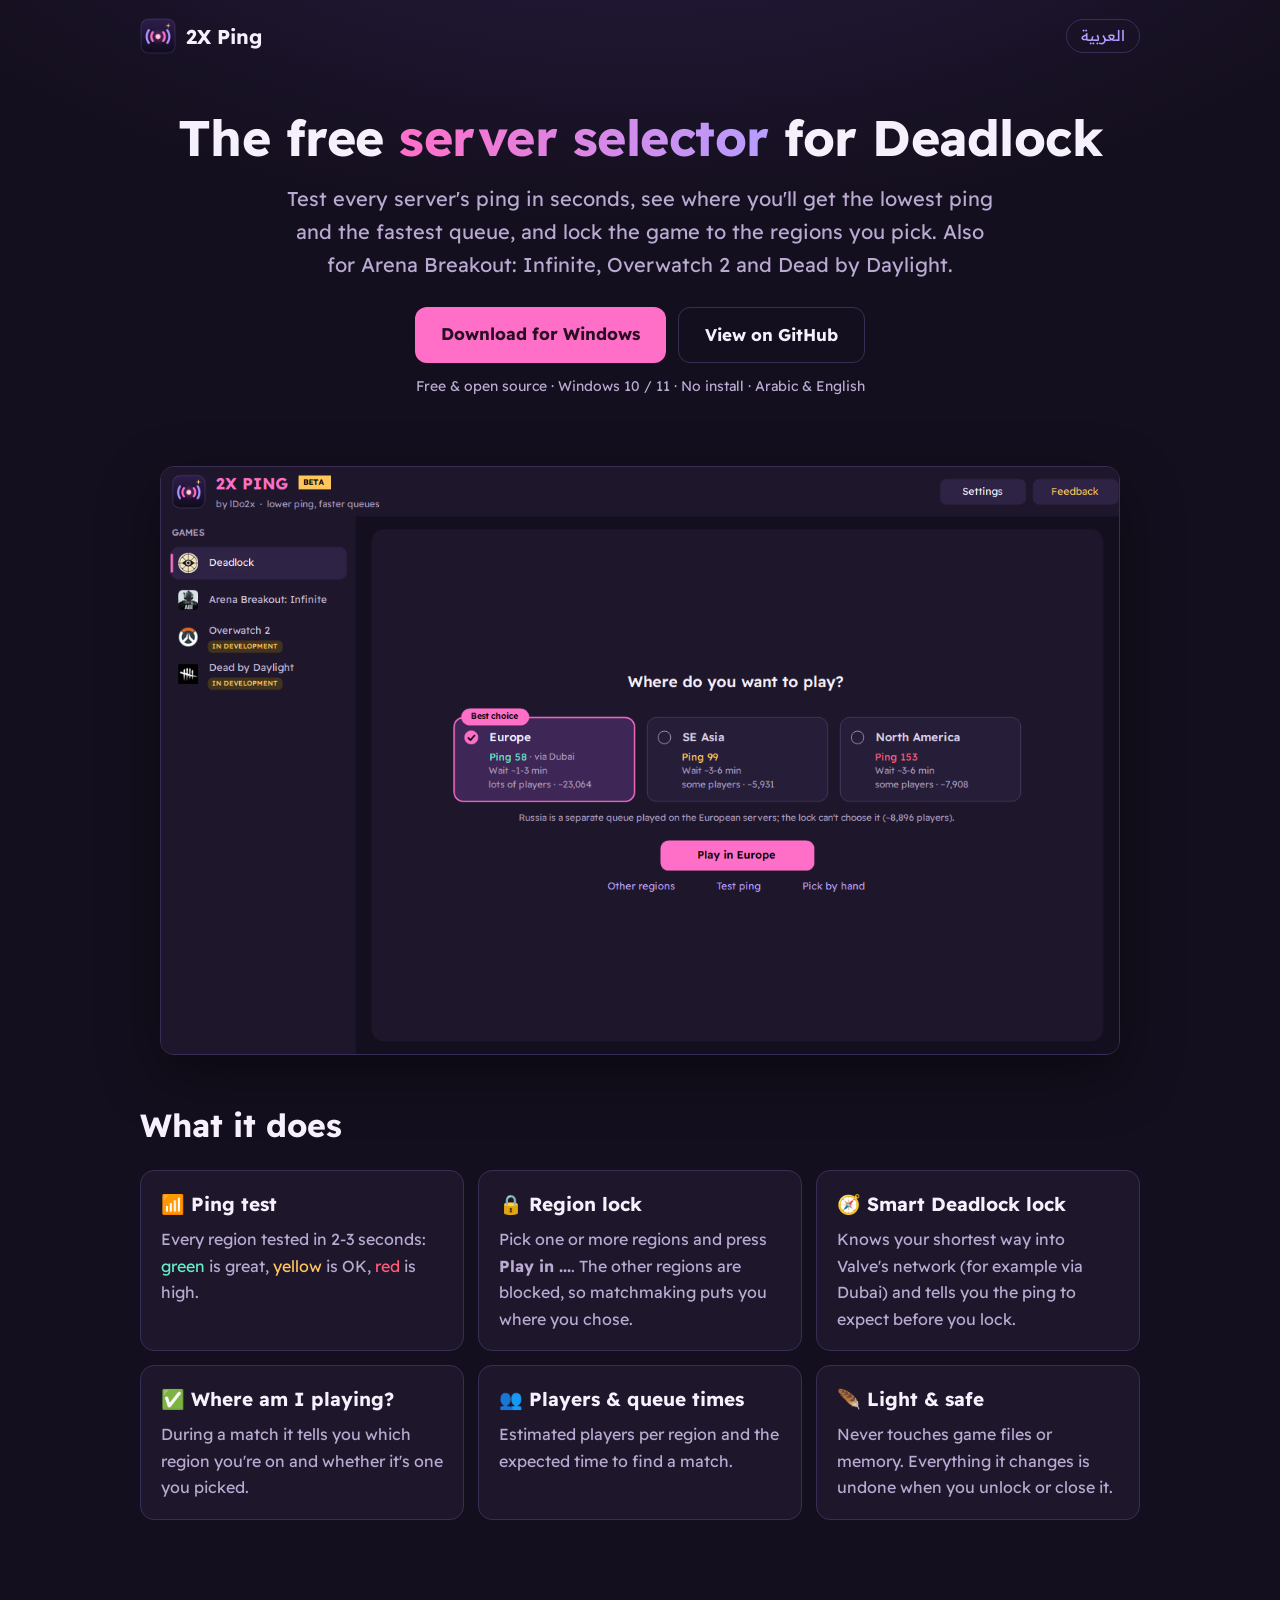
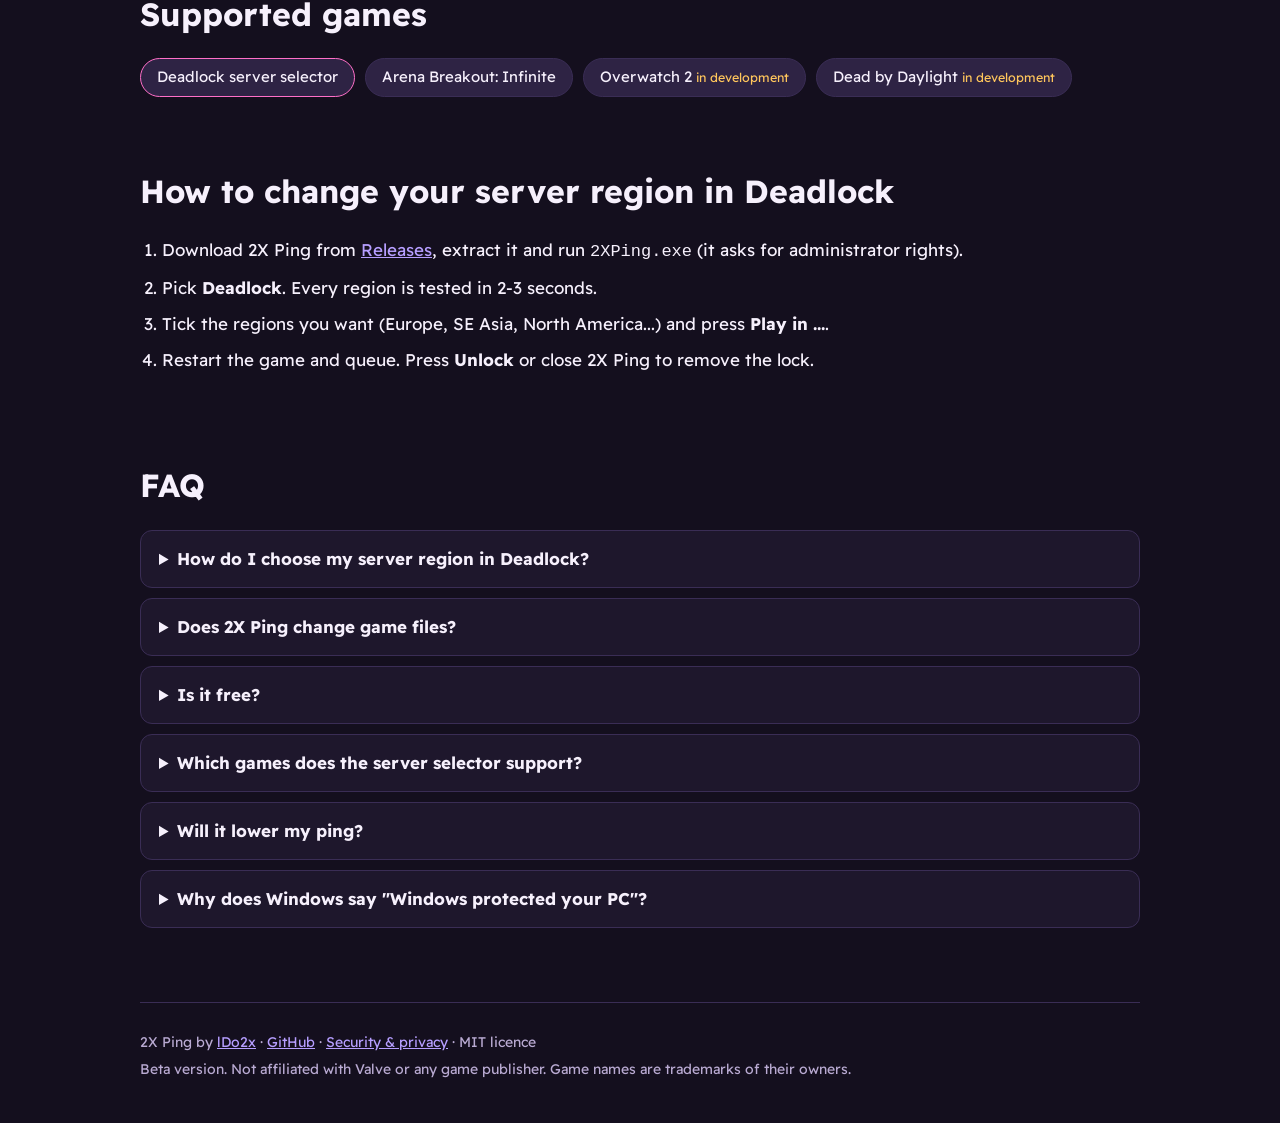
==== docs/index.html @ f0e25e0f "Search: website on GitHub Pages (EN + AR, FAQ, structured data, sitemap), README server-selector wor" ====
<!doctype html>
<html lang="en">
<head>
<meta charset="utf-8">
<meta name="viewport" content="width=device-width, initial-scale=1">
<title>2X Ping: Free Deadlock Server Selector, Region Lock &amp; Ping Tester for Windows</title>
<meta name="description" content="2X Ping is a free server selector and region selector for Windows. Test every server's ping in seconds, pick your region and lock it, for Deadlock, Arena Breakout: Infinite, Overwatch 2 and Dead by Daylight. Arabic &amp; English.">
<meta name="keywords" content="deadlock server selector, deadlock region selector, deadlock change server, deadlock region lock, server selector, region selector, server picker, ping tester, arena breakout infinite server selector, overwatch 2 server selector, dead by daylight server selector">
<link rel="canonical" href="https://ldo2x.github.io/2XPing/">
<link rel="alternate" hreflang="en" href="https://ldo2x.github.io/2XPing/">
<link rel="alternate" hreflang="ar" href="https://ldo2x.github.io/2XPing/ar/">
<link rel="alternate" hreflang="x-default" href="https://ldo2x.github.io/2XPing/">
<meta name="theme-color" content="#140f1e">
<link rel="icon" type="image/png" href="site/favicon-32.png">
<link rel="apple-touch-icon" href="site/logo-192.png">
<meta property="og:type" content="website">
<meta property="og:site_name" content="2X Ping">
<meta property="og:title" content="2X Ping: Free Server Selector for Deadlock and more">
<meta property="og:description" content="Test every server's ping in seconds, pick your region and lock it. Free for Windows.">
<meta property="og:url" content="https://ldo2x.github.io/2XPing/">
<meta property="og:image" content="https://ldo2x.github.io/2XPing/social/social-preview.png">
<meta property="og:locale" content="en_US">
<meta property="og:locale:alternate" content="ar_SA">
<meta name="twitter:card" content="summary_large_image">
<link rel="preconnect" href="https://fonts.googleapis.com">
<link rel="preconnect" href="https://fonts.gstatic.com" crossorigin>
<link href="https://fonts.googleapis.com/css2?family=Readex+Pro:wght@400;700&display=swap" rel="stylesheet">
<link rel="stylesheet" href="site/style.css">
<script type="application/ld+json">
{
  "@context": "https://schema.org",
  "@type": "SoftwareApplication",
  "name": "2X Ping",
  "alternateName": ["2XPing", "2X Ping Server Selector"],
  "description": "Free server selector and region lock for Windows: tests every server's ping, shows the ping to expect and locks you to the regions you pick in Deadlock, Arena Breakout: Infinite, Overwatch 2 and Dead by Daylight.",
  "applicationCategory": "GameApplication",
  "applicationSubCategory": "Server selector",
  "operatingSystem": "Windows 10, Windows 11",
  "url": "https://ldo2x.github.io/2XPing/",
  "downloadUrl": "https://github.com/ldo2x/2XPing/releases",
  "image": "https://ldo2x.github.io/2XPing/screenshot-en.png",
  "inLanguage": ["en", "ar"],
  "license": "https://opensource.org/licenses/MIT",
  "isAccessibleForFree": true,
  "offers": { "@type": "Offer", "price": "0", "priceCurrency": "USD" },
  "author": { "@type": "Person", "name": "lDo2x", "url": "https://github.com/ldo2x" }
}
</script>
<script type="application/ld+json">
{
  "@context": "https://schema.org",
  "@type": "FAQPage",
  "mainEntity": [
    { "@type": "Question", "name": "How do I choose my server region in Deadlock?",
      "acceptedAnswer": { "@type": "Answer", "text": "Open 2X Ping and pick Deadlock. Every region is tested in 2-3 seconds. Tick the regions you want and press Play in ..., then restart the game and queue. 2X Ping blocks the other regions in Windows Firewall, so matchmaking can only place you where you chose." } },
    { "@type": "Question", "name": "Does 2X Ping change game files?",
      "acceptedAnswer": { "@type": "Answer", "text": "No. 2X Ping never changes game files or touches game memory. It adds Windows Firewall rules, and removes them when you press Unlock or close the app. Some games have their own anti-cheat policies; use it at your own risk." } },
    { "@type": "Question", "name": "Is 2X Ping free?",
      "acceptedAnswer": { "@type": "Answer", "text": "Yes. 2X Ping is free and open source under the MIT licence." } },
    { "@type": "Question", "name": "Which games does the server selector support?",
      "acceptedAnswer": { "@type": "Answer", "text": "Deadlock (best supported), Arena Breakout: Infinite, and Overwatch 2 and Dead by Daylight (in development: they work, still being tested)." } },
    { "@type": "Question", "name": "Will it lower my ping?",
      "acceptedAnswer": { "@type": "Answer", "text": "It can't make your internet faster, but it keeps you on the regions with the lowest ping and the shortest route into the game's network, and tells you the ping to expect before you lock." } }
  ]
}
</script>
</head>
<body>
<div class="wrap">
  <header class="top">
    <a class="brand" href="./"><img src="site/logo-192.png" alt="" width="36" height="36">2X Ping</a>
    <a class="lang" href="ar/" hreflang="ar" lang="ar">العربية</a>
  </header>

  <main>
    <div class="hero">
      <h1>The free <span class="accent">server selector</span> for Deadlock</h1>
      <p class="lead">Test every server's ping in seconds, see where you'll get the lowest ping and the fastest queue, and lock the game to the regions you pick. Also for Arena Breakout: Infinite, Overwatch 2 and Dead by Daylight.</p>
      <div class="cta">
        <a class="btn primary" href="https://github.com/ldo2x/2XPing/releases">Download for Windows</a>
        <a class="btn ghost" href="https://github.com/ldo2x/2XPing">View on GitHub</a>
      </div>
      <p class="meta">Free &amp; open source · Windows 10 / 11 · No install · Arabic &amp; English</p>
    </div>

    <div class="shot"><img src="screenshot-en.png" width="1240" height="760" alt="2X Ping server selector: Deadlock regions with ping, wait time and players, and a Play in Europe button"></div>

    <section>
      <h2>What it does</h2>
      <div class="grid">
        <div class="card"><h3>📶 Ping test</h3><p>Every region tested in 2-3 seconds: <span class="good">green</span> is great, <span class="warn">yellow</span> is OK, <span class="bad">red</span> is high.</p></div>
        <div class="card"><h3>🔒 Region lock</h3><p>Pick one or more regions and press <b>Play in ...</b>. The other regions are blocked, so matchmaking puts you where you chose.</p></div>
        <div class="card"><h3>🧭 Smart Deadlock lock</h3><p>Knows your shortest way into Valve's network (for example via Dubai) and tells you the ping to expect before you lock.</p></div>
        <div class="card"><h3>✅ Where am I playing?</h3><p>During a match it tells you which region you're on and whether it's one you picked.</p></div>
        <div class="card"><h3>👥 Players &amp; queue times</h3><p>Estimated players per region and the expected time to find a match.</p></div>
        <div class="card"><h3>🪶 Light &amp; safe</h3><p>Never touches game files or memory. Everything it changes is undone when you unlock or close it.</p></div>
      </div>
    </section>

    <section>
      <h2>Supported games</h2>
      <div class="games">
        <span class="chip main">Deadlock server selector</span>
        <span class="chip">Arena Breakout: Infinite</span>
        <span class="chip">Overwatch 2 <small>in development</small></span>
        <span class="chip">Dead by Daylight <small>in development</small></span>
      </div>
    </section>

    <section>
      <h2>How to change your server region in Deadlock</h2>
      <ol class="steps">
        <li>Download 2X Ping from <a href="https://github.com/ldo2x/2XPing/releases">Releases</a>, extract it and run <code>2XPing.exe</code> (it asks for administrator rights).</li>
        <li>Pick <b>Deadlock</b>. Every region is tested in 2-3 seconds.</li>
        <li>Tick the regions you want (Europe, SE Asia, North America...) and press <b>Play in ...</b>.</li>
        <li>Restart the game and queue. Press <b>Unlock</b> or close 2X Ping to remove the lock.</li>
      </ol>
    </section>

    <section>
      <h2>FAQ</h2>
      <details><summary>How do I choose my server region in Deadlock?</summary><p>Open 2X Ping and pick Deadlock, tick the regions you want and press Play in ..., then restart the game and queue. 2X Ping blocks the other regions in Windows Firewall, so matchmaking can only place you where you chose.</p></details>
      <details><summary>Does 2X Ping change game files?</summary><p>No. It never changes game files or touches game memory. It adds Windows Firewall rules and removes them when you press Unlock or close the app. Some games have their own anti-cheat policies; use it at your own risk.</p></details>
      <details><summary>Is it free?</summary><p>Yes, free and open source under the MIT licence.</p></details>
      <details><summary>Which games does the server selector support?</summary><p>Deadlock (best supported), Arena Breakout: Infinite, and Overwatch 2 and Dead by Daylight (in development: they work, still being tested).</p></details>
      <details><summary>Will it lower my ping?</summary><p>It can't make your internet faster, but it keeps you on the regions with the lowest ping and the shortest route into the game's network, and tells you the ping to expect before you lock.</p></details>
      <details><summary>Why does Windows say "Windows protected your PC"?</summary><p>The app is free and not code-signed yet. Click More info, then Run anyway.</p></details>
    </section>
  </main>

  <footer>
    <p>2X Ping by <a href="https://github.com/ldo2x">lDo2x</a> · <a href="https://github.com/ldo2x/2XPing">GitHub</a> · <a href="https://github.com/ldo2x/2XPing/blob/main/SECURITY.md">Security &amp; privacy</a> · MIT licence</p>
    <p>Beta version. Not affiliated with Valve or any game publisher. Game names are trademarks of their owners.</p>
  </footer>
</div>
</body>
</html>
---- docs/site/style.css ----
:root {
  --bg: #140f1e;
  --panel: #1e172c;
  --panel2: #2e2344;
  --line: #3a2d55;
  --text: #f6f0fc;
  --dim: #b9aad2;
  --pink: #ff6fc8;
  --lav: #b69eff;
  --aqua: #68eccc;
  --gold: #ffc65c;
  --red: #ff5c7a;
}
* { box-sizing: border-box; }
html { -webkit-text-size-adjust: 100%; }
body {
  margin: 0;
  background: var(--bg);
  background-image: radial-gradient(1200px 600px at 50% -200px, #2a1d44 0%, transparent 70%);
  color: var(--text);
  font: 17px/1.65 "Readex Pro", "Segoe UI", system-ui, -apple-system, sans-serif;
}
a { color: var(--lav); }
a:hover { color: var(--pink); }
.wrap { max-width: 1040px; margin: 0 auto; padding: 0 20px; }

header.top { display: flex; align-items: center; justify-content: space-between; padding: 18px 0; gap: 12px; }
.brand { display: flex; align-items: center; gap: 10px; color: var(--text); text-decoration: none; font-weight: 700; font-size: 20px; }
.brand img { width: 36px; height: 36px; }
.lang { font-size: 15px; border: 1px solid var(--line); border-radius: 999px; padding: 4px 14px; text-decoration: none; }

.hero { text-align: center; padding: 36px 0 20px; }
.hero h1 { font-size: clamp(30px, 5vw, 50px); line-height: 1.2; margin: 0 0 14px; letter-spacing: -0.5px; }
.hero h1 .accent { background: linear-gradient(90deg, var(--pink), var(--lav)); -webkit-background-clip: text; background-clip: text; color: transparent; }
.hero p.lead { color: var(--dim); font-size: clamp(17px, 2.2vw, 20px); max-width: 720px; margin: 0 auto 26px; }
.cta { display: inline-flex; gap: 12px; flex-wrap: wrap; justify-content: center; }
.btn { display: inline-block; padding: 13px 26px; border-radius: 12px; font-weight: 700; text-decoration: none; }
.btn.primary { background: var(--pink); color: #2a0f22; }
.btn.primary:hover { background: #ff8ad3; color: #2a0f22; }
.btn.ghost { border: 1px solid var(--line); color: var(--text); }
.btn.ghost:hover { border-color: var(--lav); color: var(--text); }
.meta { color: var(--dim); font-size: 14px; margin-top: 12px; }

.shot { margin: 34px auto 10px; max-width: 960px; }
.shot img { width: 100%; height: auto; border-radius: 14px; border: 1px solid var(--line); box-shadow: 0 20px 60px rgba(0,0,0,.45); display: block; }

section { padding: 34px 0; }
h2 { font-size: clamp(24px, 3.2vw, 32px); margin: 0 0 18px; }
h3 { font-size: 19px; margin: 0 0 6px; }
.grid { display: grid; grid-template-columns: repeat(auto-fit, minmax(240px, 1fr)); gap: 14px; }
.card { background: var(--panel); border: 1px solid var(--line); border-radius: 14px; padding: 18px 20px; }
.card p { margin: 0; color: var(--dim); font-size: 16px; }
.games { display: flex; flex-wrap: wrap; gap: 10px; }
.chip { background: var(--panel2); border: 1px solid var(--line); border-radius: 999px; padding: 6px 16px; font-size: 15px; }
.chip.main { border-color: var(--pink); }
.chip small { color: var(--gold); }
ol.steps { padding-inline-start: 22px; }
ol.steps li { margin-bottom: 8px; }
.good { color: var(--aqua); } .warn { color: var(--gold); } .bad { color: var(--red); }

details { background: var(--panel); border: 1px solid var(--line); border-radius: 12px; padding: 14px 18px; margin-bottom: 10px; }
summary { cursor: pointer; font-weight: 700; }
details p { color: var(--dim); margin: 10px 0 0; }

footer { border-top: 1px solid var(--line); margin-top: 30px; padding: 24px 0 40px; color: var(--dim); font-size: 14px; }
footer p { margin: 4px 0; }

@media (max-width: 560px) {
  body { font-size: 16px; }
  .wrap { padding: 0 16px; }
  .btn { width: 100%; }
}
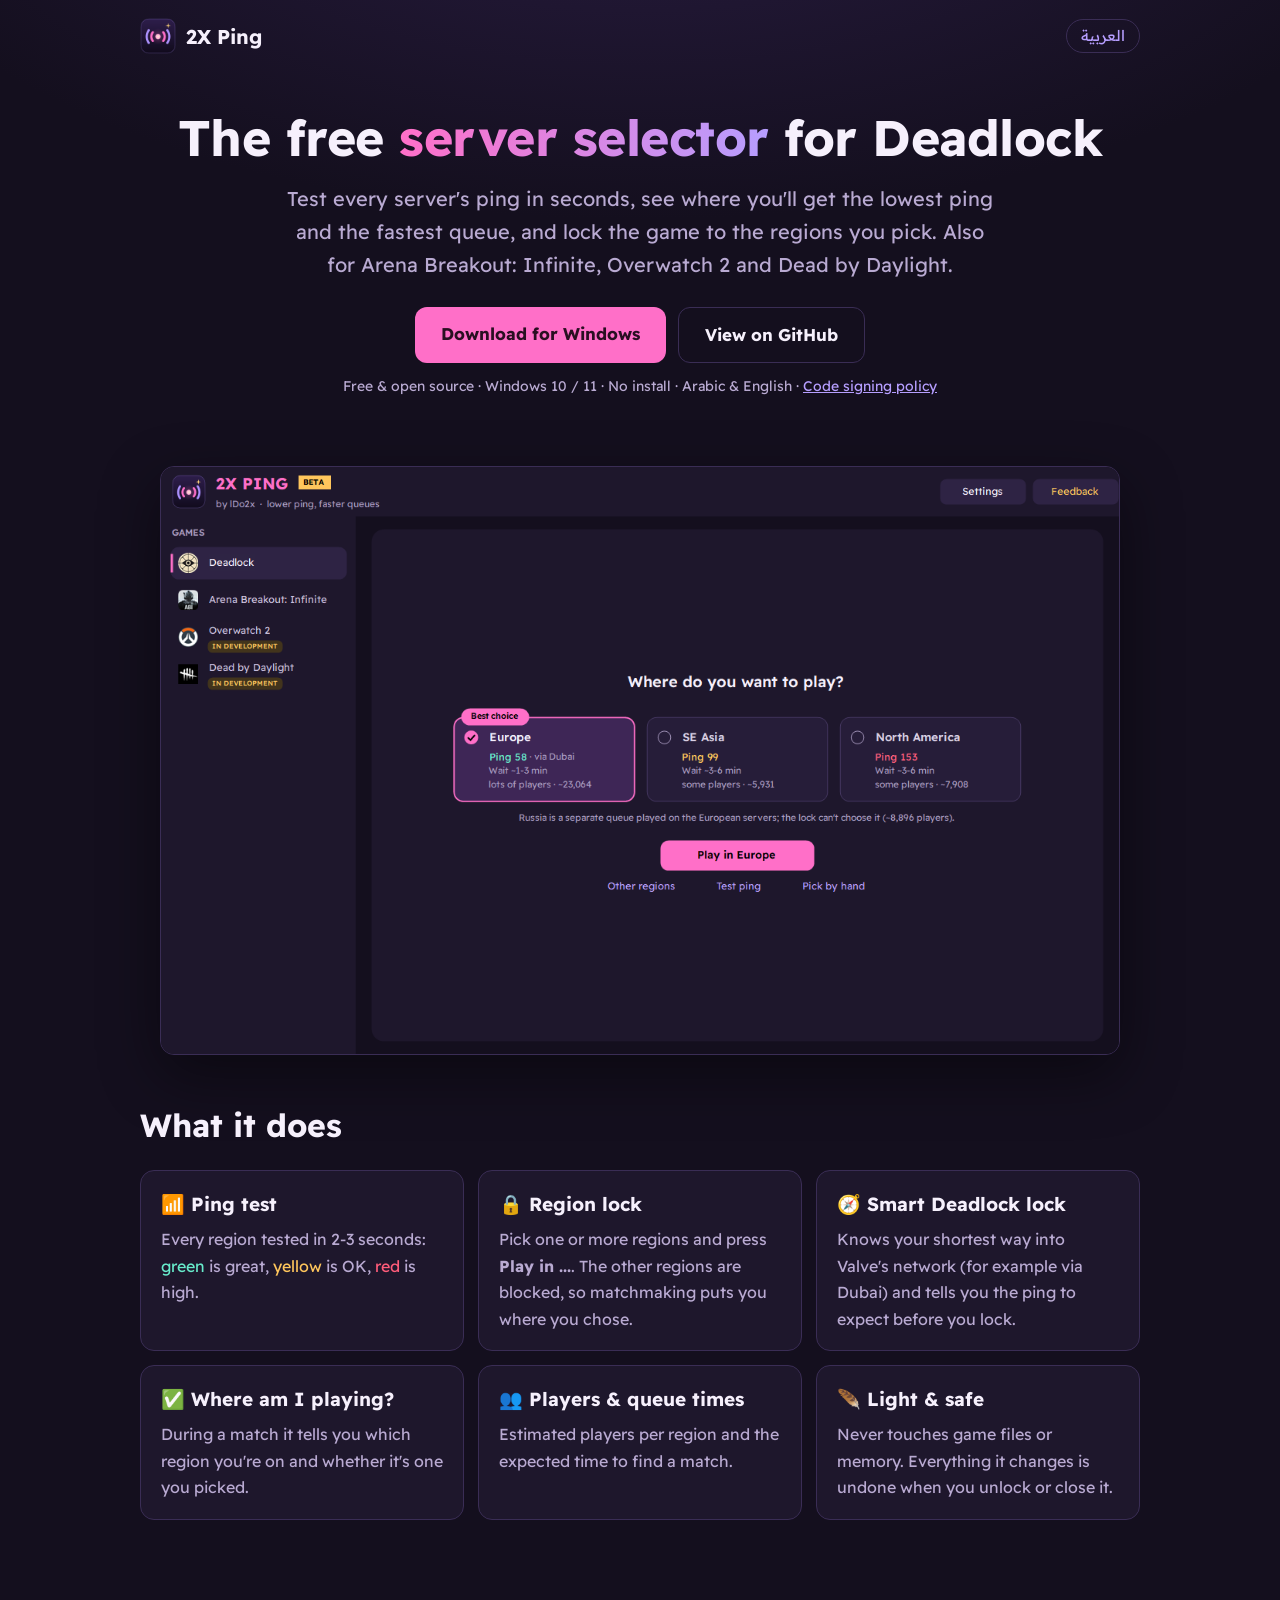
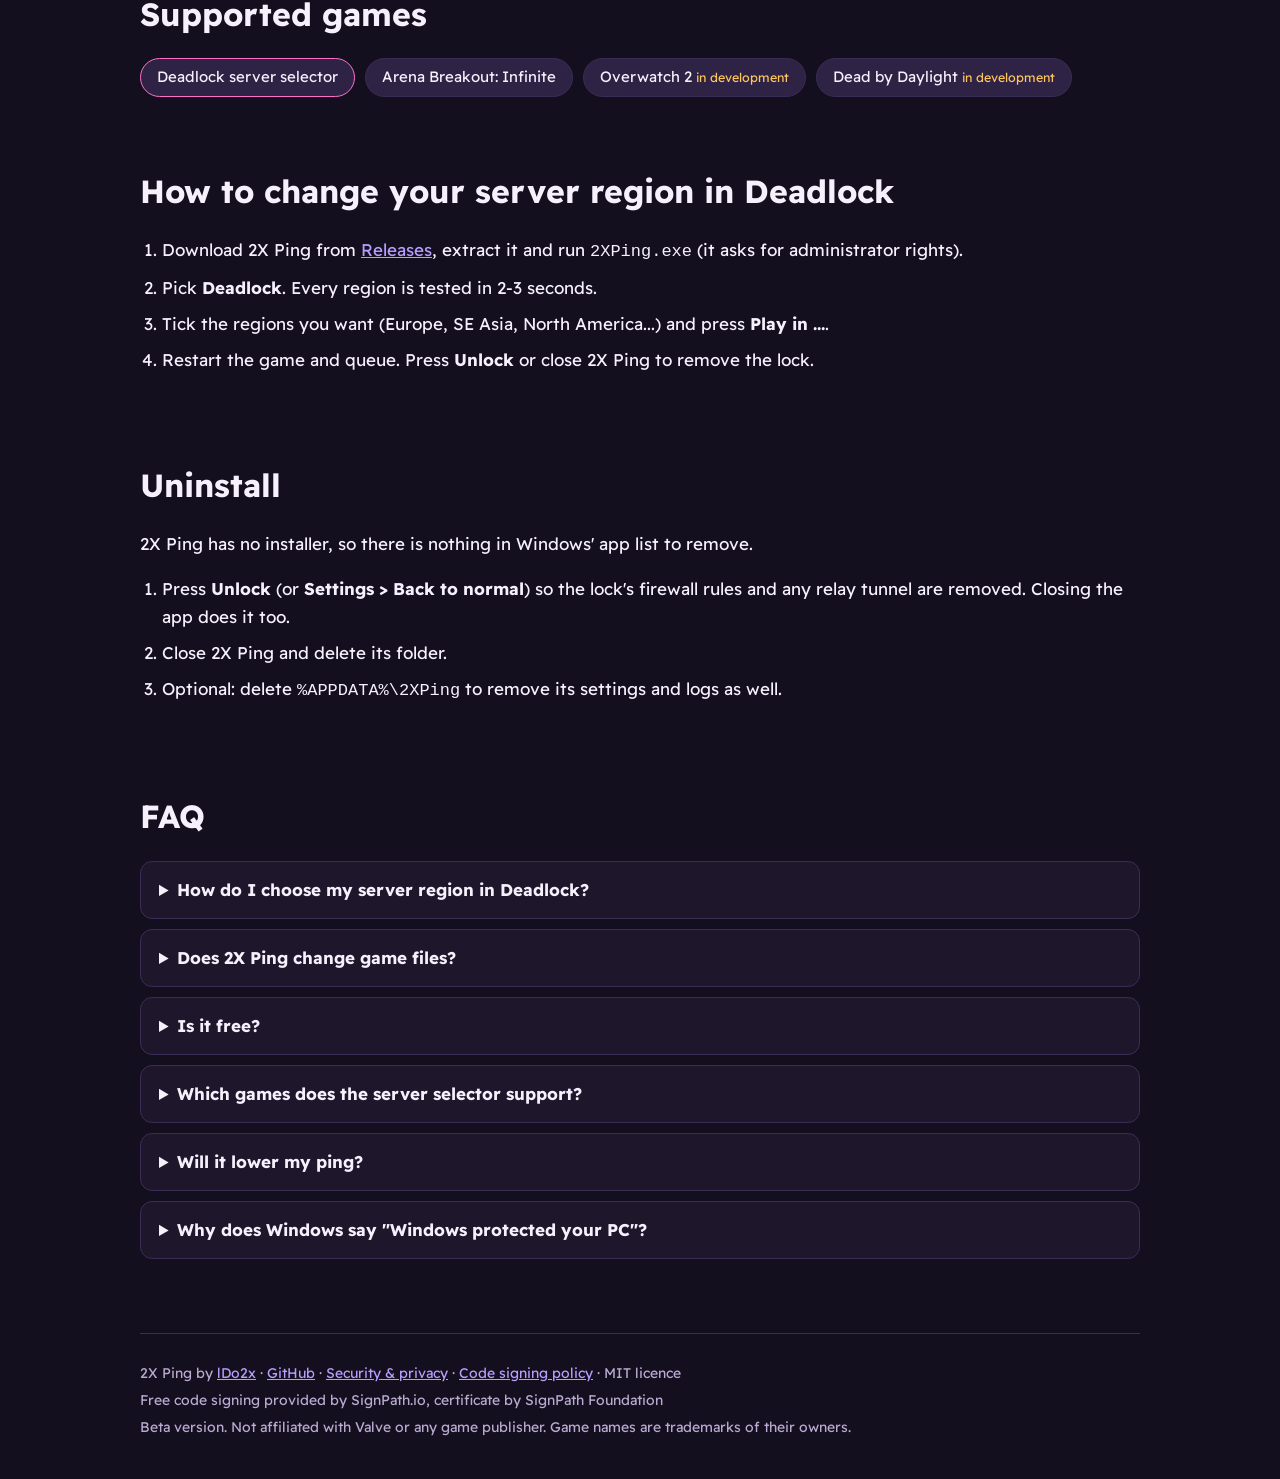
==== commit 335c7c98: "Code signing policy (SignPath Foundation) and uninstall steps: site pages EN + AR, READMEs, release " ====
--- a/docs/index.html
+++ b/docs/index.html
@@ -80,7 +80,7 @@
         <a class="btn primary" href="https://github.com/ldo2x/2XPing/releases">Download for Windows</a>
         <a class="btn ghost" href="https://github.com/ldo2x/2XPing">View on GitHub</a>
       </div>
-      <p class="meta">Free &amp; open source · Windows 10 / 11 · No install · Arabic &amp; English</p>
+      <p class="meta">Free &amp; open source · Windows 10 / 11 · No install · Arabic &amp; English · <a href="code-signing.html">Code signing policy</a></p>
     </div>
 
     <div class="shot"><img src="screenshot-en.png" width="1240" height="760" alt="2X Ping server selector: Deadlock regions with ping, wait time and players, and a Play in Europe button"></div>
@@ -117,6 +117,16 @@
       </ol>
     </section>
 
+    <section id="uninstall">
+      <h2>Uninstall</h2>
+      <p>2X Ping has no installer, so there is nothing in Windows' app list to remove.</p>
+      <ol class="steps">
+        <li>Press <b>Unlock</b> (or <b>Settings &gt; Back to normal</b>) so the lock's firewall rules and any relay tunnel are removed. Closing the app does it too.</li>
+        <li>Close 2X Ping and delete its folder.</li>
+        <li>Optional: delete <code>%APPDATA%\2XPing</code> to remove its settings and logs as well.</li>
+      </ol>
+    </section>
+
     <section>
       <h2>FAQ</h2>
       <details><summary>How do I choose my server region in Deadlock?</summary><p>Open 2X Ping and pick Deadlock, tick the regions you want and press Play in ..., then restart the game and queue. 2X Ping blocks the other regions in Windows Firewall, so matchmaking can only place you where you chose.</p></details>
@@ -124,12 +134,13 @@
       <details><summary>Is it free?</summary><p>Yes, free and open source under the MIT licence.</p></details>
       <details><summary>Which games does the server selector support?</summary><p>Deadlock (best supported), Arena Breakout: Infinite, and Overwatch 2 and Dead by Daylight (in development: they work, still being tested).</p></details>
       <details><summary>Will it lower my ping?</summary><p>It can't make your internet faster, but it keeps you on the regions with the lowest ping and the shortest route into the game's network, and tells you the ping to expect before you lock.</p></details>
-      <details><summary>Why does Windows say "Windows protected your PC"?</summary><p>The app is free and not code-signed yet. Click More info, then Run anyway.</p></details>
+      <details><summary>Why does Windows say "Windows protected your PC"?</summary><p>The app is free and not code-signed yet (signing is being set up, see the <a href="code-signing.html">Code signing policy</a>). Click More info, then Run anyway.</p></details>
     </section>
   </main>
 
   <footer>
-    <p>2X Ping by <a href="https://github.com/ldo2x">lDo2x</a> · <a href="https://github.com/ldo2x/2XPing">GitHub</a> · <a href="https://github.com/ldo2x/2XPing/blob/main/SECURITY.md">Security &amp; privacy</a> · MIT licence</p>
+    <p>2X Ping by <a href="https://github.com/ldo2x">lDo2x</a> · <a href="https://github.com/ldo2x/2XPing">GitHub</a> · <a href="https://github.com/ldo2x/2XPing/blob/main/SECURITY.md#usage-statistics-beta">Security &amp; privacy</a> · <a href="code-signing.html">Code signing policy</a> · MIT licence</p>
+    <p>Free code signing provided by SignPath.io, certificate by SignPath Foundation</p>
     <p>Beta version. Not affiliated with Valve or any game publisher. Game names are trademarks of their owners.</p>
   </footer>
 </div>
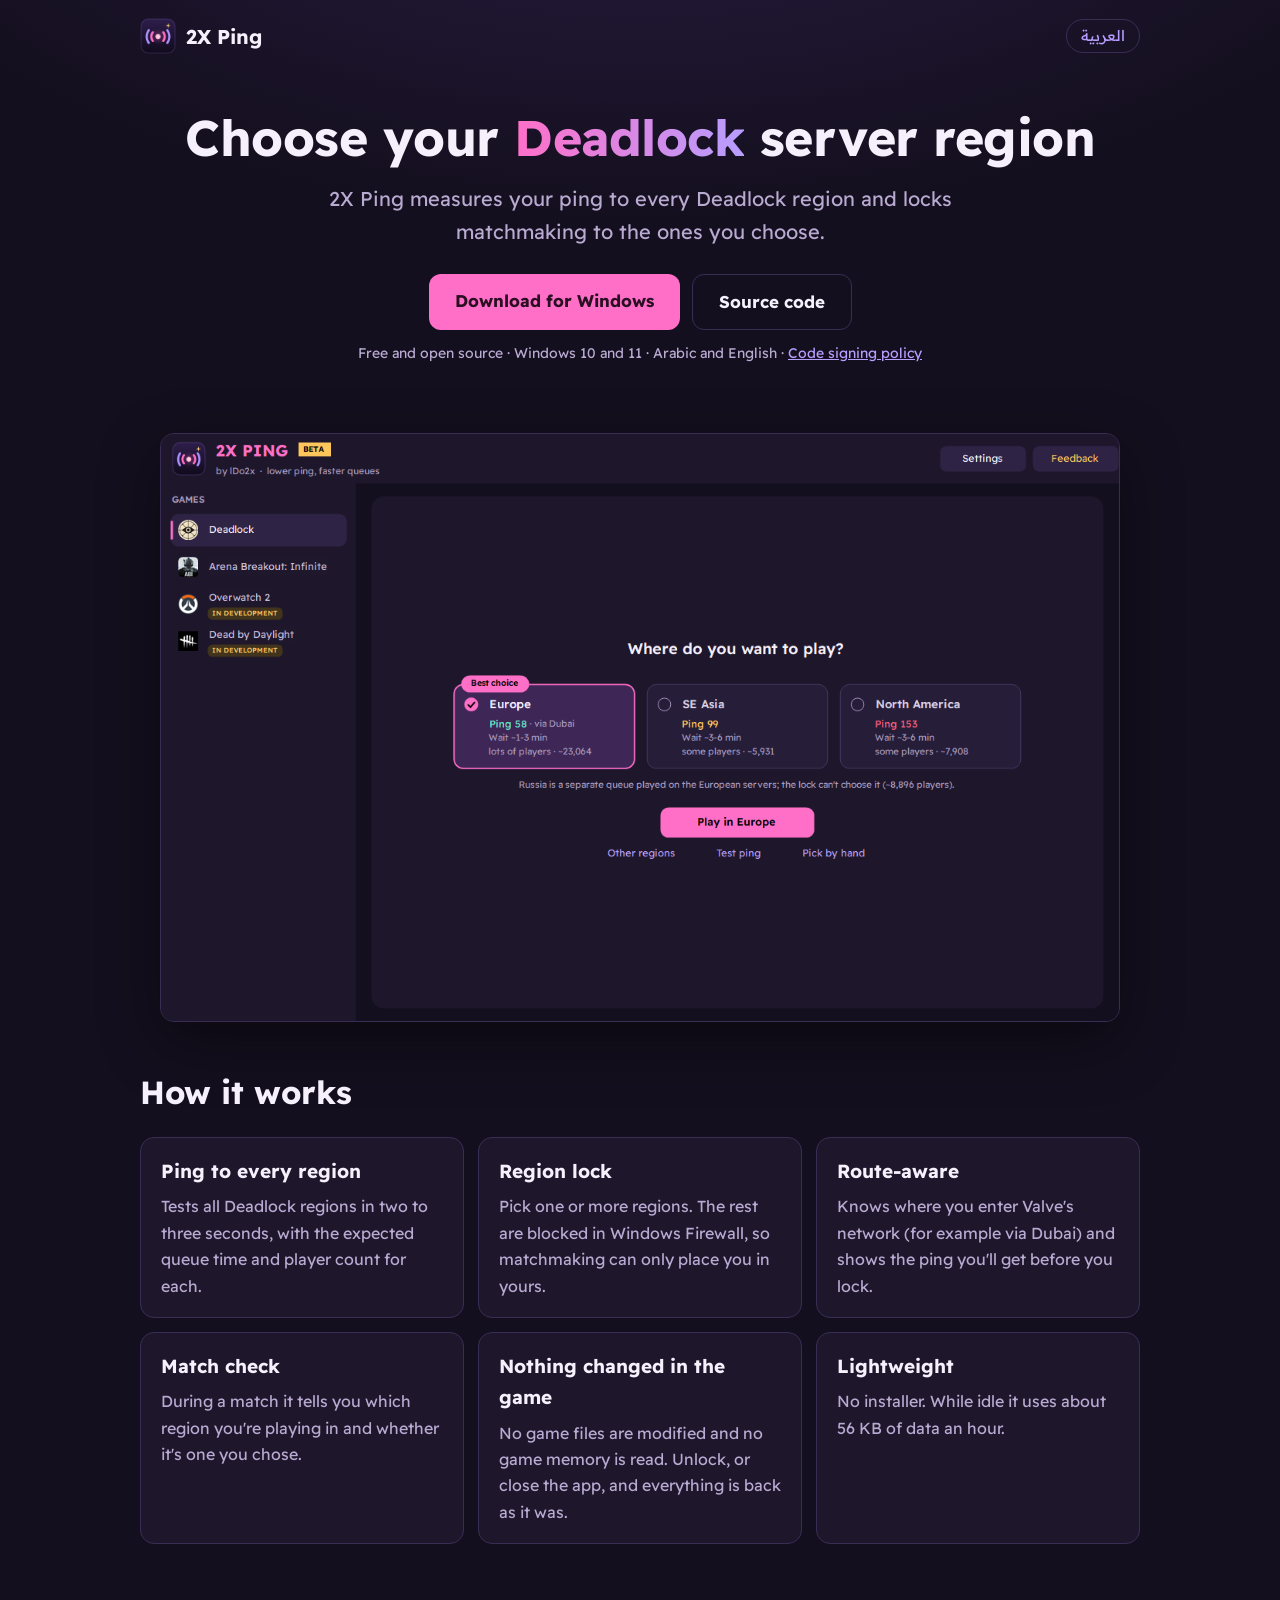
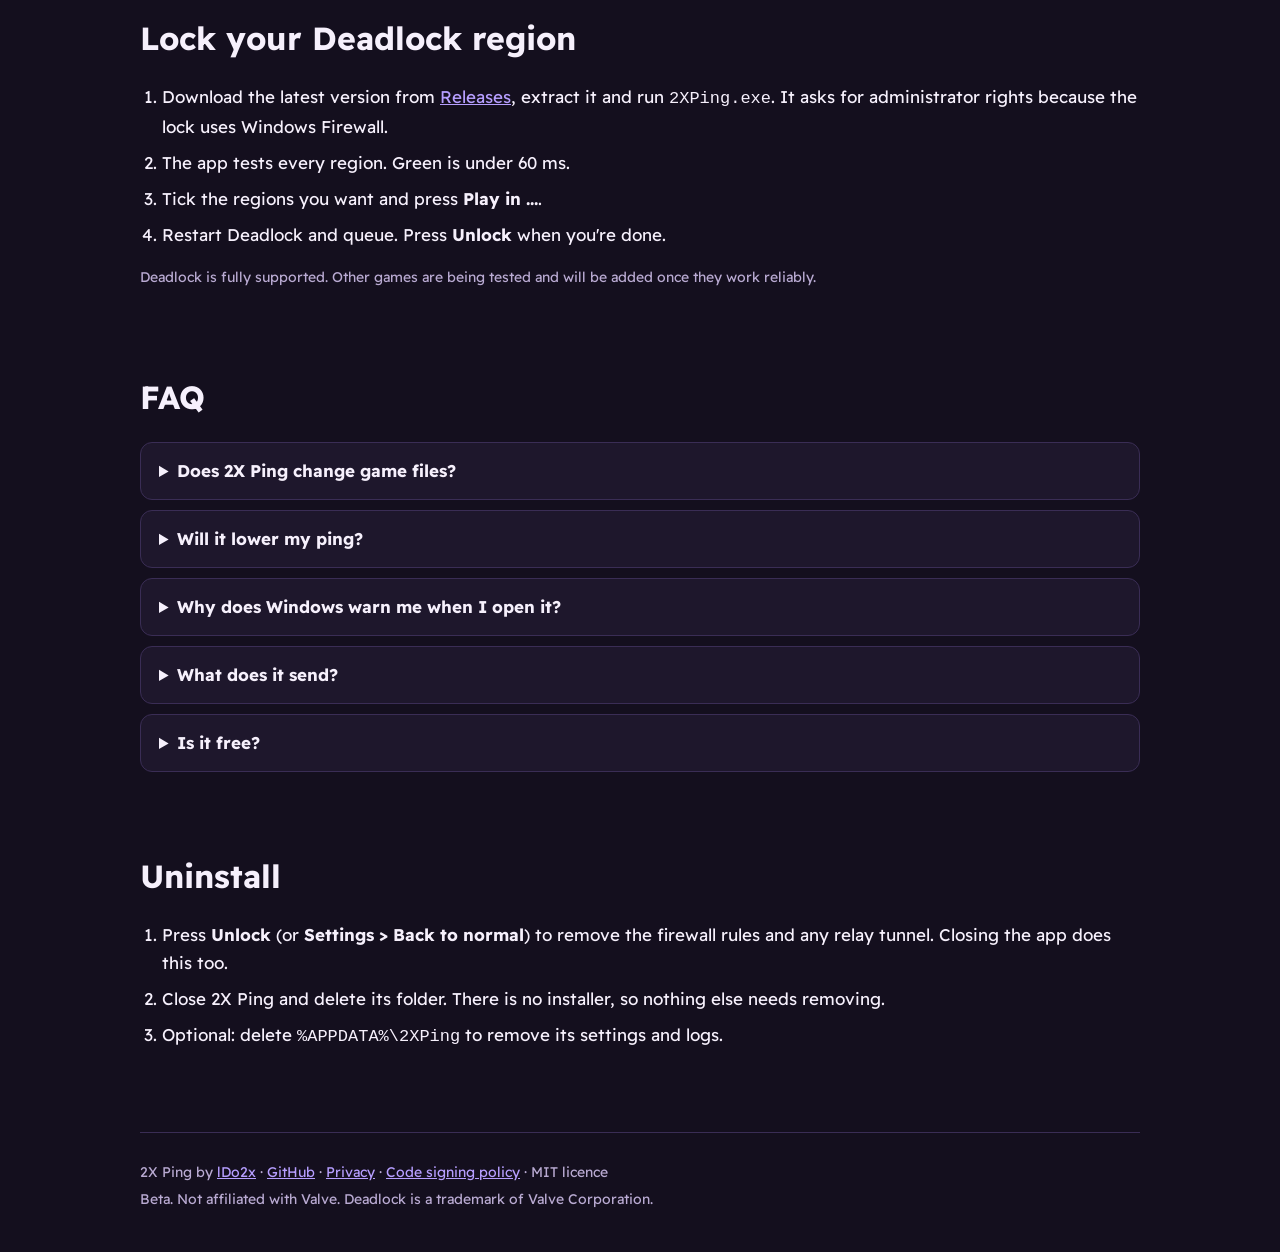
==== commit 06157b53: "Site and READMEs: plain, specific wording; Deadlock is the supported game, the others are named as i" ====
--- a/docs/index.html
+++ b/docs/index.html
@@ -3,9 +3,8 @@
 <head>
 <meta charset="utf-8">
 <meta name="viewport" content="width=device-width, initial-scale=1">
-<title>2X Ping: Free Deadlock Server Selector, Region Lock &amp; Ping Tester for Windows</title>
-<meta name="description" content="2X Ping is a free server selector and region selector for Windows. Test every server's ping in seconds, pick your region and lock it, for Deadlock, Arena Breakout: Infinite, Overwatch 2 and Dead by Daylight. Arabic &amp; English.">
-<meta name="keywords" content="deadlock server selector, deadlock region selector, deadlock change server, deadlock region lock, server selector, region selector, server picker, ping tester, arena breakout infinite server selector, overwatch 2 server selector, dead by daylight server selector">
+<title>2X Ping: Deadlock server region selector for Windows</title>
+<meta name="description" content="2X Ping measures your ping to every Deadlock region and locks matchmaking to the regions you choose, through Windows Firewall. Free and open source for Windows 10 and 11.">
 <link rel="canonical" href="https://ldo2x.github.io/2XPing/">
 <link rel="alternate" hreflang="en" href="https://ldo2x.github.io/2XPing/">
 <link rel="alternate" hreflang="ar" href="https://ldo2x.github.io/2XPing/ar/">
@@ -15,8 +14,8 @@
 <link rel="apple-touch-icon" href="site/logo-192.png">
 <meta property="og:type" content="website">
 <meta property="og:site_name" content="2X Ping">
-<meta property="og:title" content="2X Ping: Free Server Selector for Deadlock and more">
-<meta property="og:description" content="Test every server's ping in seconds, pick your region and lock it. Free for Windows.">
+<meta property="og:title" content="2X Ping: choose your Deadlock server region">
+<meta property="og:description" content="Measures your ping to every Deadlock region and locks matchmaking to the ones you choose. Free for Windows.">
 <meta property="og:url" content="https://ldo2x.github.io/2XPing/">
 <meta property="og:image" content="https://ldo2x.github.io/2XPing/social/social-preview.png">
 <meta property="og:locale" content="en_US">
@@ -31,10 +30,10 @@
   "@context": "https://schema.org",
   "@type": "SoftwareApplication",
   "name": "2X Ping",
-  "alternateName": ["2XPing", "2X Ping Server Selector"],
-  "description": "Free server selector and region lock for Windows: tests every server's ping, shows the ping to expect and locks you to the regions you pick in Deadlock, Arena Breakout: Infinite, Overwatch 2 and Dead by Daylight.",
+  "alternateName": "2XPing",
+  "description": "Measures your ping to every Deadlock region and locks matchmaking to the regions you choose, through Windows Firewall.",
   "applicationCategory": "GameApplication",
-  "applicationSubCategory": "Server selector",
+  "applicationSubCategory": "Server region selector",
   "operatingSystem": "Windows 10, Windows 11",
   "url": "https://ldo2x.github.io/2XPing/",
   "downloadUrl": "https://github.com/ldo2x/2XPing/releases",
@@ -52,15 +51,15 @@
   "@type": "FAQPage",
   "mainEntity": [
     { "@type": "Question", "name": "How do I choose my server region in Deadlock?",
-      "acceptedAnswer": { "@type": "Answer", "text": "Open 2X Ping and pick Deadlock. Every region is tested in 2-3 seconds. Tick the regions you want and press Play in ..., then restart the game and queue. 2X Ping blocks the other regions in Windows Firewall, so matchmaking can only place you where you chose." } },
+      "acceptedAnswer": { "@type": "Answer", "text": "Open 2X Ping, tick the regions you want and press Play in ..., then restart Deadlock and queue. The other regions are blocked in Windows Firewall, so matchmaking can only place you in the ones you chose." } },
     { "@type": "Question", "name": "Does 2X Ping change game files?",
-      "acceptedAnswer": { "@type": "Answer", "text": "No. 2X Ping never changes game files or touches game memory. It adds Windows Firewall rules, and removes them when you press Unlock or close the app. Some games have their own anti-cheat policies; use it at your own risk." } },
-    { "@type": "Question", "name": "Is 2X Ping free?",
-      "acceptedAnswer": { "@type": "Answer", "text": "Yes. 2X Ping is free and open source under the MIT licence." } },
-    { "@type": "Question", "name": "Which games does the server selector support?",
-      "acceptedAnswer": { "@type": "Answer", "text": "Deadlock (best supported), Arena Breakout: Infinite, and Overwatch 2 and Dead by Daylight (in development: they work, still being tested)." } },
+      "acceptedAnswer": { "@type": "Answer", "text": "No. It doesn't modify game files or read game memory. The lock is a set of Windows Firewall rules that are removed when you press Unlock or close the app." } },
     { "@type": "Question", "name": "Will it lower my ping?",
-      "acceptedAnswer": { "@type": "Answer", "text": "It can't make your internet faster, but it keeps you on the regions with the lowest ping and the shortest route into the game's network, and tells you the ping to expect before you lock." } }
+      "acceptedAnswer": { "@type": "Answer", "text": "It can't make your connection faster. It keeps you on the regions where your ping is lowest and shows the ping to expect before you lock." } },
+    { "@type": "Question", "name": "Which games are supported?",
+      "acceptedAnswer": { "@type": "Answer", "text": "Deadlock. Other games are being tested and will be added once they work reliably." } },
+    { "@type": "Question", "name": "Is it free?",
+      "acceptedAnswer": { "@type": "Answer", "text": "Yes. 2X Ping is free and open source under the MIT licence." } }
   ]
 }
 </script>
@@ -74,74 +73,62 @@
 
   <main>
     <div class="hero">
-      <h1>The free <span class="accent">server selector</span> for Deadlock</h1>
-      <p class="lead">Test every server's ping in seconds, see where you'll get the lowest ping and the fastest queue, and lock the game to the regions you pick. Also for Arena Breakout: Infinite, Overwatch 2 and Dead by Daylight.</p>
+      <h1>Choose your <span class="accent">Deadlock</span> server region</h1>
+      <p class="lead">2X Ping measures your ping to every Deadlock region and locks matchmaking to the ones you choose.</p>
       <div class="cta">
         <a class="btn primary" href="https://github.com/ldo2x/2XPing/releases">Download for Windows</a>
-        <a class="btn ghost" href="https://github.com/ldo2x/2XPing">View on GitHub</a>
+        <a class="btn ghost" href="https://github.com/ldo2x/2XPing">Source code</a>
       </div>
-      <p class="meta">Free &amp; open source · Windows 10 / 11 · No install · Arabic &amp; English · <a href="code-signing.html">Code signing policy</a></p>
+      <p class="meta">Free and open source · Windows 10 and 11 · Arabic and English · <a href="code-signing.html">Code signing policy</a></p>
     </div>
 
-    <div class="shot"><img src="screenshot-en.png" width="1240" height="760" alt="2X Ping server selector: Deadlock regions with ping, wait time and players, and a Play in Europe button"></div>
+    <div class="shot"><img src="screenshot-en.png" width="1240" height="760" alt="2X Ping showing Deadlock regions with ping, queue time and player count"></div>
 
     <section>
-      <h2>What it does</h2>
+      <h2>How it works</h2>
       <div class="grid">
-        <div class="card"><h3>📶 Ping test</h3><p>Every region tested in 2-3 seconds: <span class="good">green</span> is great, <span class="warn">yellow</span> is OK, <span class="bad">red</span> is high.</p></div>
-        <div class="card"><h3>🔒 Region lock</h3><p>Pick one or more regions and press <b>Play in ...</b>. The other regions are blocked, so matchmaking puts you where you chose.</p></div>
-        <div class="card"><h3>🧭 Smart Deadlock lock</h3><p>Knows your shortest way into Valve's network (for example via Dubai) and tells you the ping to expect before you lock.</p></div>
-        <div class="card"><h3>✅ Where am I playing?</h3><p>During a match it tells you which region you're on and whether it's one you picked.</p></div>
-        <div class="card"><h3>👥 Players &amp; queue times</h3><p>Estimated players per region and the expected time to find a match.</p></div>
-        <div class="card"><h3>🪶 Light &amp; safe</h3><p>Never touches game files or memory. Everything it changes is undone when you unlock or close it.</p></div>
+        <div class="card"><h3>Ping to every region</h3><p>Tests all Deadlock regions in two to three seconds, with the expected queue time and player count for each.</p></div>
+        <div class="card"><h3>Region lock</h3><p>Pick one or more regions. The rest are blocked in Windows Firewall, so matchmaking can only place you in yours.</p></div>
+        <div class="card"><h3>Route-aware</h3><p>Knows where you enter Valve's network (for example via Dubai) and shows the ping you'll get before you lock.</p></div>
+        <div class="card"><h3>Match check</h3><p>During a match it tells you which region you're playing in and whether it's one you chose.</p></div>
+        <div class="card"><h3>Nothing changed in the game</h3><p>No game files are modified and no game memory is read. Unlock, or close the app, and everything is back as it was.</p></div>
+        <div class="card"><h3>Lightweight</h3><p>No installer. While idle it uses about 56 KB of data an hour.</p></div>
       </div>
     </section>
 
     <section>
-      <h2>Supported games</h2>
-      <div class="games">
-        <span class="chip main">Deadlock server selector</span>
-        <span class="chip">Arena Breakout: Infinite</span>
-        <span class="chip">Overwatch 2 <small>in development</small></span>
-        <span class="chip">Dead by Daylight <small>in development</small></span>
-      </div>
+      <h2>Lock your Deadlock region</h2>
+      <ol class="steps">
+        <li>Download the latest version from <a href="https://github.com/ldo2x/2XPing/releases">Releases</a>, extract it and run <code>2XPing.exe</code>. It asks for administrator rights because the lock uses Windows Firewall.</li>
+        <li>The app tests every region. Green is under 60 ms.</li>
+        <li>Tick the regions you want and press <b>Play in ...</b>.</li>
+        <li>Restart Deadlock and queue. Press <b>Unlock</b> when you're done.</li>
+      </ol>
+      <p class="meta">Deadlock is fully supported. Other games are being tested and will be added once they work reliably.</p>
     </section>
 
     <section>
-      <h2>How to change your server region in Deadlock</h2>
-      <ol class="steps">
-        <li>Download 2X Ping from <a href="https://github.com/ldo2x/2XPing/releases">Releases</a>, extract it and run <code>2XPing.exe</code> (it asks for administrator rights).</li>
-        <li>Pick <b>Deadlock</b>. Every region is tested in 2-3 seconds.</li>
-        <li>Tick the regions you want (Europe, SE Asia, North America...) and press <b>Play in ...</b>.</li>
-        <li>Restart the game and queue. Press <b>Unlock</b> or close 2X Ping to remove the lock.</li>
-      </ol>
+      <h2>FAQ</h2>
+      <details><summary>Does 2X Ping change game files?</summary><p>No. It doesn't modify game files or read game memory. The lock is a set of Windows Firewall rules that are removed when you press Unlock or close the app. Games have their own anti-cheat policies, so use it at your own discretion.</p></details>
+      <details><summary>Will it lower my ping?</summary><p>It can't make your connection faster. It keeps you on the regions where your ping is lowest and shows the ping to expect before you lock.</p></details>
+      <details><summary>Why does Windows warn me when I open it?</summary><p>The app isn't code-signed yet; signing is being set up (see the <a href="code-signing.html">Code signing policy</a>). On the blue SmartScreen warning, click More info, then Run anyway.</p></details>
+      <details><summary>What does it send?</summary><p>During the beta it shares usage and performance information, such as ping results and errors, and you can make it anonymous in Settings. The full list is in the <a href="https://github.com/ldo2x/2XPing/blob/main/SECURITY.md#usage-statistics-beta">privacy details</a>.</p></details>
+      <details><summary>Is it free?</summary><p>Yes, free and open source under the MIT licence.</p></details>
     </section>
 
     <section id="uninstall">
       <h2>Uninstall</h2>
-      <p>2X Ping has no installer, so there is nothing in Windows' app list to remove.</p>
       <ol class="steps">
-        <li>Press <b>Unlock</b> (or <b>Settings &gt; Back to normal</b>) so the lock's firewall rules and any relay tunnel are removed. Closing the app does it too.</li>
-        <li>Close 2X Ping and delete its folder.</li>
-        <li>Optional: delete <code>%APPDATA%\2XPing</code> to remove its settings and logs as well.</li>
+        <li>Press <b>Unlock</b> (or <b>Settings &gt; Back to normal</b>) to remove the firewall rules and any relay tunnel. Closing the app does this too.</li>
+        <li>Close 2X Ping and delete its folder. There is no installer, so nothing else needs removing.</li>
+        <li>Optional: delete <code>%APPDATA%\2XPing</code> to remove its settings and logs.</li>
       </ol>
-    </section>
-
-    <section>
-      <h2>FAQ</h2>
-      <details><summary>How do I choose my server region in Deadlock?</summary><p>Open 2X Ping and pick Deadlock, tick the regions you want and press Play in ..., then restart the game and queue. 2X Ping blocks the other regions in Windows Firewall, so matchmaking can only place you where you chose.</p></details>
-      <details><summary>Does 2X Ping change game files?</summary><p>No. It never changes game files or touches game memory. It adds Windows Firewall rules and removes them when you press Unlock or close the app. Some games have their own anti-cheat policies; use it at your own risk.</p></details>
-      <details><summary>Is it free?</summary><p>Yes, free and open source under the MIT licence.</p></details>
-      <details><summary>Which games does the server selector support?</summary><p>Deadlock (best supported), Arena Breakout: Infinite, and Overwatch 2 and Dead by Daylight (in development: they work, still being tested).</p></details>
-      <details><summary>Will it lower my ping?</summary><p>It can't make your internet faster, but it keeps you on the regions with the lowest ping and the shortest route into the game's network, and tells you the ping to expect before you lock.</p></details>
-      <details><summary>Why does Windows say "Windows protected your PC"?</summary><p>The app is free and not code-signed yet (signing is being set up, see the <a href="code-signing.html">Code signing policy</a>). Click More info, then Run anyway.</p></details>
     </section>
   </main>
 
   <footer>
-    <p>2X Ping by <a href="https://github.com/ldo2x">lDo2x</a> · <a href="https://github.com/ldo2x/2XPing">GitHub</a> · <a href="https://github.com/ldo2x/2XPing/blob/main/SECURITY.md#usage-statistics-beta">Security &amp; privacy</a> · <a href="code-signing.html">Code signing policy</a> · MIT licence</p>
-    <p>Free code signing provided by SignPath.io, certificate by SignPath Foundation</p>
-    <p>Beta version. Not affiliated with Valve or any game publisher. Game names are trademarks of their owners.</p>
+    <p>2X Ping by <a href="https://github.com/ldo2x">lDo2x</a> · <a href="https://github.com/ldo2x/2XPing">GitHub</a> · <a href="https://github.com/ldo2x/2XPing/blob/main/SECURITY.md#usage-statistics-beta">Privacy</a> · <a href="code-signing.html">Code signing policy</a> · MIT licence</p>
+    <p>Beta. Not affiliated with Valve. Deadlock is a trademark of Valve Corporation.</p>
   </footer>
 </div>
 </body>
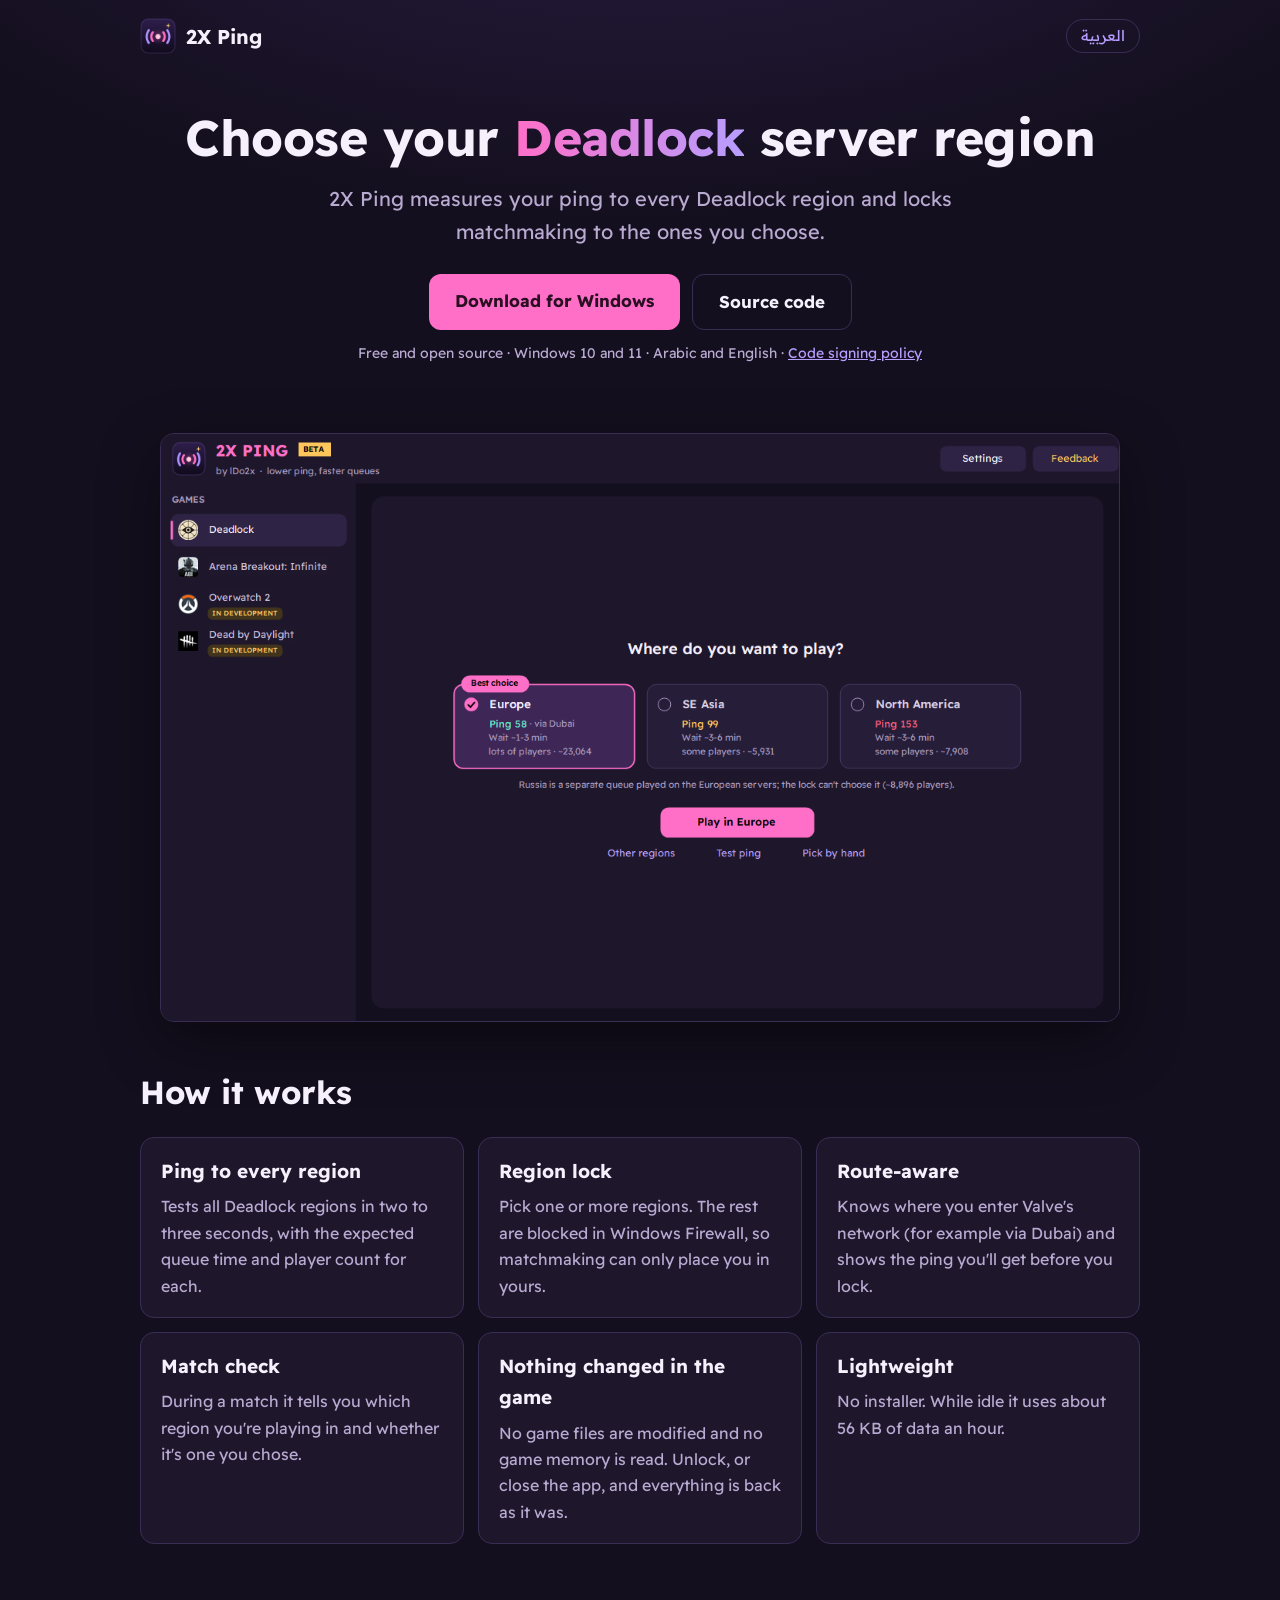
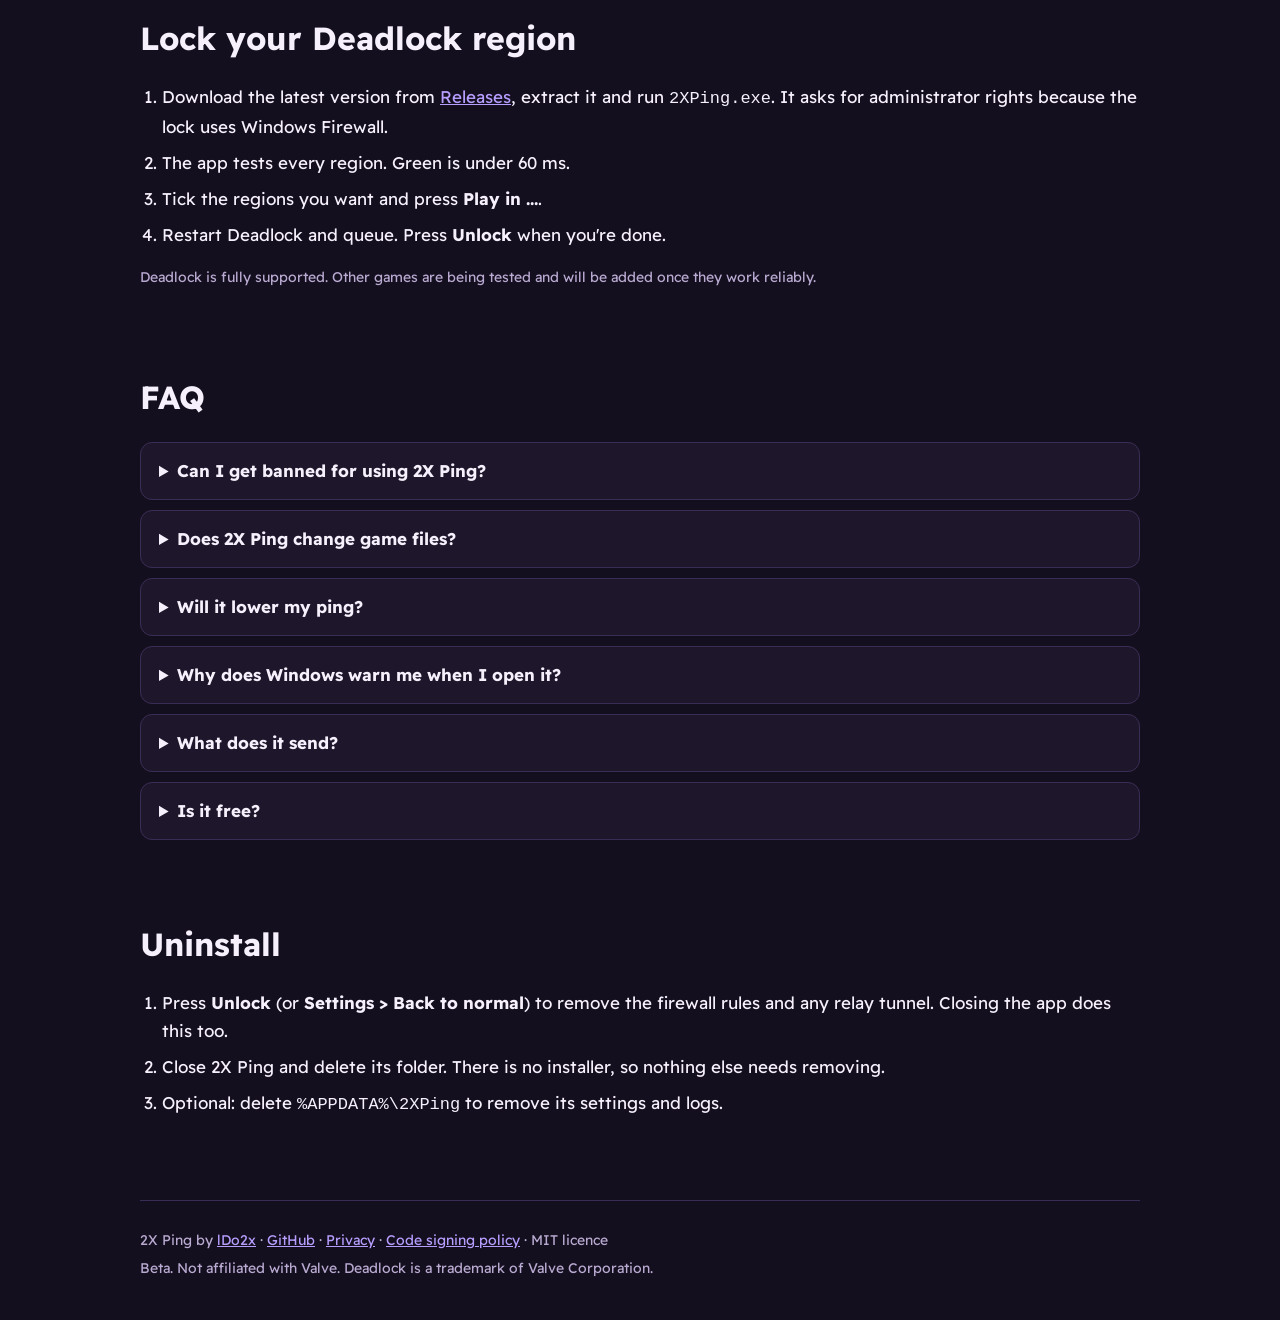
==== commit 0ab395ba: "FAQ: "Can I get banned?" on the site and in both READMEs: what the app does and doesn't touch, no gu" ====
--- a/docs/index.html
+++ b/docs/index.html
@@ -52,6 +52,8 @@
   "mainEntity": [
     { "@type": "Question", "name": "How do I choose my server region in Deadlock?",
       "acceptedAnswer": { "@type": "Answer", "text": "Open 2X Ping, tick the regions you want and press Play in ..., then restart Deadlock and queue. The other regions are blocked in Windows Firewall, so matchmaking can only place you in the ones you chose." } },
+    { "@type": "Question", "name": "Can I get banned for using 2X Ping?",
+      "acceptedAnswer": { "@type": "Answer", "text": "2X Ping doesn't touch the game: it doesn't modify game files, read game memory or inject anything. It only adds Windows Firewall rules that block the regions you didn't choose, the same thing you could do by hand in Windows settings. We can't guarantee how a game's anti-cheat will treat it, so use it at your own discretion." } },
     { "@type": "Question", "name": "Does 2X Ping change game files?",
       "acceptedAnswer": { "@type": "Answer", "text": "No. It doesn't modify game files or read game memory. The lock is a set of Windows Firewall rules that are removed when you press Unlock or close the app." } },
     { "@type": "Question", "name": "Will it lower my ping?",
@@ -109,7 +111,8 @@
 
     <section>
       <h2>FAQ</h2>
-      <details><summary>Does 2X Ping change game files?</summary><p>No. It doesn't modify game files or read game memory. The lock is a set of Windows Firewall rules that are removed when you press Unlock or close the app. Games have their own anti-cheat policies, so use it at your own discretion.</p></details>
+      <details><summary>Can I get banned for using 2X Ping?</summary><p>2X Ping doesn't touch the game: it doesn't modify game files, read game memory or inject anything. It only adds Windows Firewall rules that block the regions you didn't choose, the same thing you could do by hand in Windows settings. We can't guarantee how a game's anti-cheat will treat it, so use it at your own discretion.</p></details>
+      <details><summary>Does 2X Ping change game files?</summary><p>No. It doesn't modify game files or read game memory. The lock is a set of Windows Firewall rules that are removed when you press Unlock or close the app.</p></details>
       <details><summary>Will it lower my ping?</summary><p>It can't make your connection faster. It keeps you on the regions where your ping is lowest and shows the ping to expect before you lock.</p></details>
       <details><summary>Why does Windows warn me when I open it?</summary><p>The app isn't code-signed yet; signing is being set up (see the <a href="code-signing.html">Code signing policy</a>). On the blue SmartScreen warning, click More info, then Run anyway.</p></details>
       <details><summary>What does it send?</summary><p>During the beta it shares usage and performance information, such as ping results and errors, and you can make it anonymous in Settings. The full list is in the <a href="https://github.com/ldo2x/2XPing/blob/main/SECURITY.md#usage-statistics-beta">privacy details</a>.</p></details>
